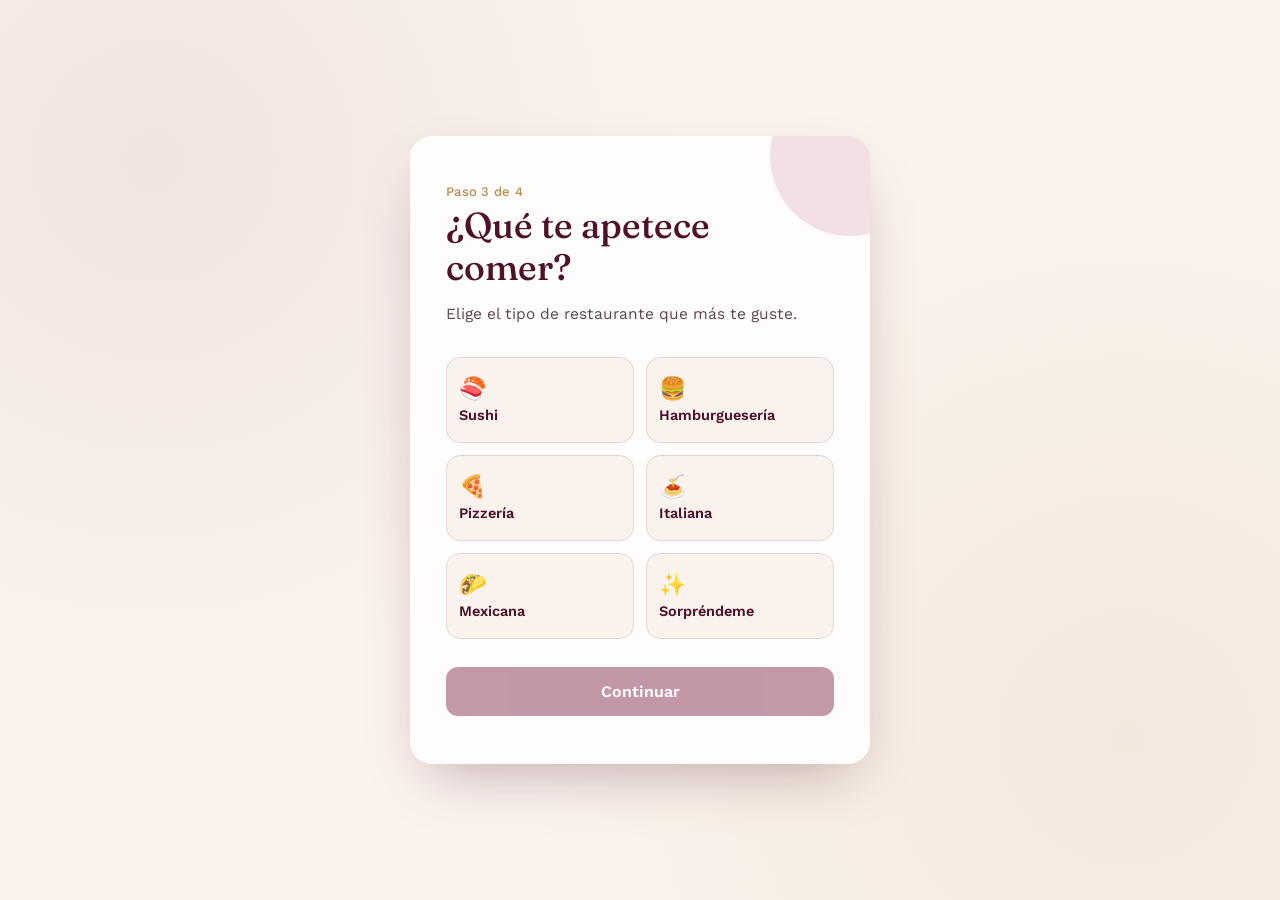
==== comida.html @ ed2faec9 "test1" ====
<!DOCTYPE html>
<html lang="es">
<head>
<meta charset="UTF-8">
<meta name="viewport" content="width=device-width, initial-scale=1.0">
<title>Elige el tipo de comida</title>
<link rel="stylesheet" href="style.css">
</head>
<body>
  <div class="tarjeta">
    <div class="contenido">
      <p class="paso">Paso 3 de 4</p>
      <h1>¿Qué te apetece comer?</h1>
      <p class="detalle">Elige el tipo de restaurante que más te guste.</p>

      <div class="grid-comida" id="grid">
        <button class="opcion" data-valor="Sushi"><span class="emoji">🍣</span><span class="nombre">Sushi</span></button>
        <button class="opcion" data-valor="Hamburguesería"><span class="emoji">🍔</span><span class="nombre">Hamburguesería</span></button>
        <button class="opcion" data-valor="Pizzería"><span class="emoji">🍕</span><span class="nombre">Pizzería</span></button>
        <button class="opcion" data-valor="Italiana"><span class="emoji">🍝</span><span class="nombre">Italiana</span></button>
        <button class="opcion" data-valor="Mexicana"><span class="emoji">🌮</span><span class="nombre">Mexicana</span></button>
        <button class="opcion" data-valor="Sorpréndeme"><span class="emoji">✨</span><span class="nombre">Sorpréndeme</span></button>
      </div>

      <button class="principal" id="continuar" disabled>Continuar</button>
    </div>
  </div>

  <script src="script.js"></script>
  <script>
    const grid = document.getElementById('grid');
    const continuar = document.getElementById('continuar');
    let elegido = '';

    grid.querySelectorAll('.opcion').forEach(boton => {
      boton.addEventListener('click', () => {
        grid.querySelectorAll('.opcion').forEach(b => b.classList.remove('activa'));
        boton.classList.add('activa');
        elegido = boton.dataset.valor;
        continuar.disabled = false;
      });
    });

    continuar.addEventListener('click', () => {
      Cena.guardar('comida', elegido);
      window.location.href = 'mensaje.html';
    });
  </script>
</body>
</html>
---- style.css ----
@import url('https://fonts.googleapis.com/css2?family=Fraunces:opsz,wght@9..144,400;9..144,500;9..144,600&family=Work+Sans:wght@400;500;600&display=swap');

:root {
  --vino: #7A2044;
  --vino-oscuro: #4E1129;
  --polvo: #E8C4D0;
  --crema: #FAF3ED;
  --dorado: #B8894F;
  --tinta: #2B1620;
  --blanco: #FFFDFB;
  --radio: 22px;
  --sombra: 0 24px 60px -20px rgba(78, 17, 41, 0.35);
}

* { box-sizing: border-box; }

html { -webkit-text-size-adjust: 100%; }

body {
  margin: 0;
  min-height: 100vh;
  background: var(--crema);
  background-image:
    radial-gradient(circle at 12% 18%, rgba(122, 32, 68, 0.07), transparent 40%),
    radial-gradient(circle at 88% 82%, rgba(184, 137, 79, 0.10), transparent 45%);
  color: var(--tinta);
  font-family: 'Work Sans', sans-serif;
  display: flex;
  align-items: center;
  justify-content: center;
  padding: 24px;
}

@media (prefers-reduced-motion: reduce) {
  * { animation-duration: 0.01ms !important; transition-duration: 0.01ms !important; }
}

.tarjeta {
  width: 100%;
  max-width: 460px;
  background: var(--blanco);
  border-radius: var(--radio);
  box-shadow: var(--sombra);
  padding: 48px 36px;
  position: relative;
  overflow: hidden;
}

.tarjeta::before {
  content: "";
  position: absolute;
  top: -60px;
  right: -60px;
  width: 160px;
  height: 160px;
  border-radius: 50%;
  background: var(--polvo);
  opacity: 0.5;
}

.contenido { position: relative; z-index: 1; }

.paso {
  font-family: 'Work Sans', sans-serif;
  font-size: 13px;
  font-weight: 500;
  color: var(--dorado);
  letter-spacing: 0.02em;
  margin: 0 0 6px;
}

h1 {
  font-family: 'Fraunces', serif;
  font-weight: 500;
  font-size: clamp(28px, 6vw, 36px);
  line-height: 1.15;
  margin: 0 0 14px;
  color: var(--vino-oscuro);
}

p.detalle {
  font-size: 15.5px;
  line-height: 1.6;
  color: #5c4650;
  margin: 0 0 30px;
}

label {
  display: block;
  font-size: 14px;
  font-weight: 500;
  margin: 20px 0 8px;
  color: var(--vino-oscuro);
}

input[type="date"],
input[type="time"],
textarea {
  width: 100%;
  font-family: 'Work Sans', sans-serif;
  font-size: 16px;
  padding: 13px 14px;
  border: 1.5px solid #e4d5da;
  border-radius: 12px;
  background: var(--crema);
  color: var(--tinta);
  outline-offset: 2px;
}

input:focus-visible, textarea:focus-visible, button:focus-visible, .opcion:focus-visible {
  outline: 2.5px solid var(--vino);
}

textarea { resize: vertical; min-height: 100px; font-family: 'Work Sans', sans-serif; }

button.principal {
  width: 100%;
  margin-top: 28px;
  padding: 15px 20px;
  border: none;
  border-radius: 12px;
  background: var(--vino);
  color: var(--blanco);
  font-family: 'Work Sans', sans-serif;
  font-size: 16px;
  font-weight: 600;
  cursor: pointer;
  transition: transform 0.15s ease, background 0.15s ease;
}

button.principal:hover { background: var(--vino-oscuro); transform: translateY(-1px); }
button.principal:disabled { opacity: 0.45; cursor: not-allowed; transform: none; }

.opciones-si-no {
  display: flex;
  gap: 14px;
  margin-top: 8px;
  position: relative;
  min-height: 56px;
}

.boton-si {
  flex: 1;
  padding: 15px 0;
  border: none;
  border-radius: 12px;
  background: var(--vino);
  color: var(--blanco);
  font-size: 16px;
  font-weight: 600;
  font-family: 'Work Sans', sans-serif;
  cursor: pointer;
}
.boton-si:hover { background: var(--vino-oscuro); }

.boton-no {
  flex: 1;
  padding: 15px 0;
  border: 1.5px solid #e4d5da;
  border-radius: 12px;
  background: var(--blanco);
  color: #8a7580;
  font-size: 16px;
  font-weight: 600;
  font-family: 'Work Sans', sans-serif;
  cursor: pointer;
  position: fixed;
  transition: left 0.18s ease, top 0.18s ease;
  z-index: 40;
  max-width: 130px;
}

.grid-comida {
  display: grid;
  grid-template-columns: 1fr 1fr;
  gap: 12px;
  margin-top: 6px;
}

.opcion {
  padding: 18px 12px;
  border: 1.5px solid #e4d5da;
  border-radius: 14px;
  background: var(--crema);
  text-align: left;
  cursor: pointer;
  font-family: 'Work Sans', sans-serif;
  transition: border-color 0.15s ease, background 0.15s ease;
}
.opcion .emoji { font-size: 22px; display: block; margin-bottom: 6px; }
.opcion .nombre { font-size: 14.5px; font-weight: 600; color: var(--vino-oscuro); }
.opcion.activa { border-color: var(--vino); background: var(--polvo); }
.opcion:hover { border-color: var(--vino); }

.resumen {
  margin-top: 22px;
  padding: 14px 16px;
  background: var(--crema);
  border-radius: 12px;
  font-size: 13.5px;
  color: #5c4650;
  line-height: 1.6;
}

.confirmacion {
  text-align: center;
}
.confirmacion .icono {
  font-size: 40px;
  margin-bottom: 10px;
}

.error-envio {
  margin-top: 14px;
  font-size: 13.5px;
  color: var(--vino);
  display: none;
}
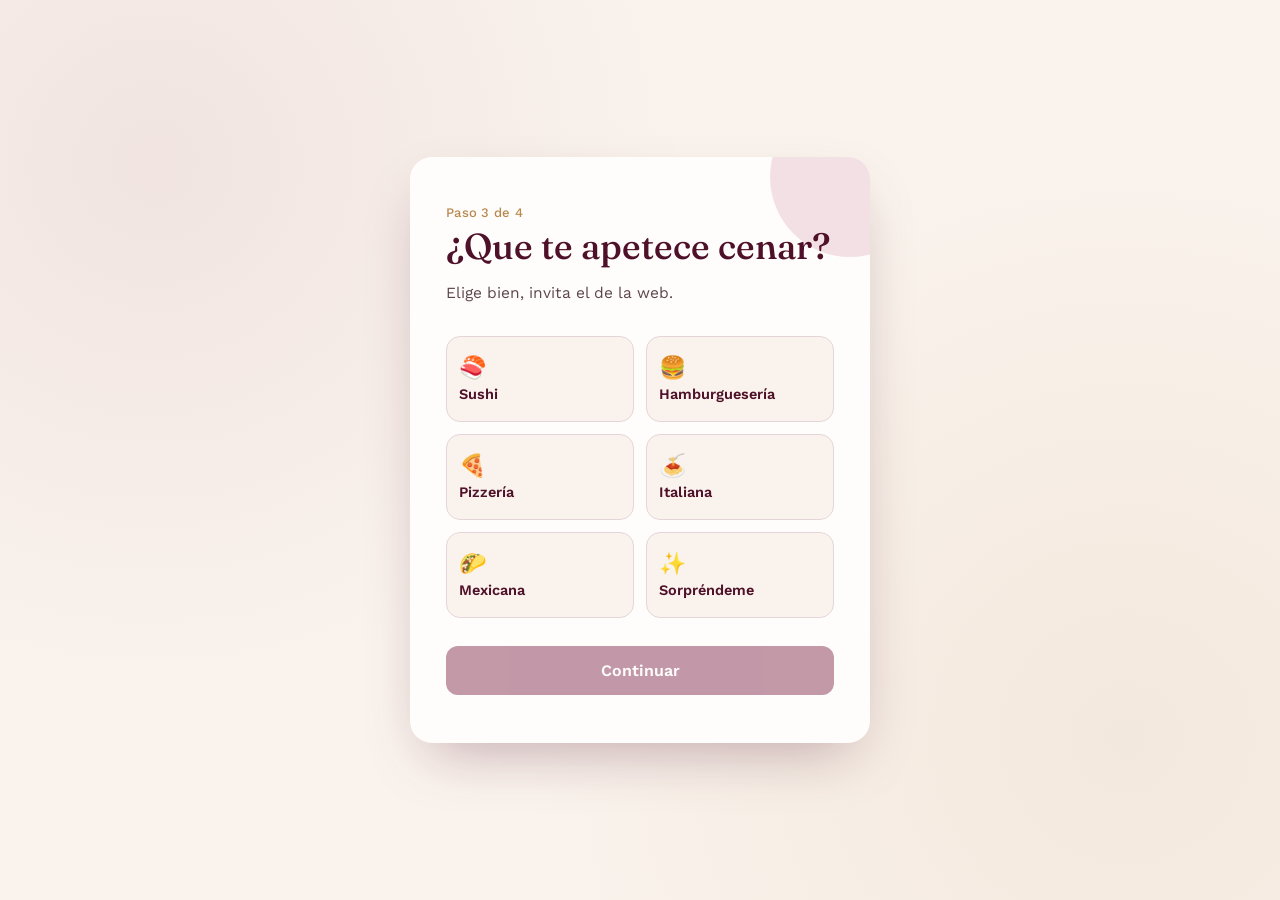
==== commit d880892b: "Update comida.html" ====
--- a/comida.html
+++ b/comida.html
@@ -3,15 +3,15 @@
 <head>
 <meta charset="UTF-8">
 <meta name="viewport" content="width=device-width, initial-scale=1.0">
-<title>Elige el tipo de comida</title>
+<title>Te toca decidir...</title>
 <link rel="stylesheet" href="style.css">
 </head>
 <body>
   <div class="tarjeta">
     <div class="contenido">
       <p class="paso">Paso 3 de 4</p>
-      <h1>¿Qué te apetece comer?</h1>
-      <p class="detalle">Elige el tipo de restaurante que más te guste.</p>
+      <h1>¿Que te apetece cenar?</h1>
+      <p class="detalle">Elige bien, invita el de la web.</p>
 
       <div class="grid-comida" id="grid">
         <button class="opcion" data-valor="Sushi"><span class="emoji">🍣</span><span class="nombre">Sushi</span></button>
